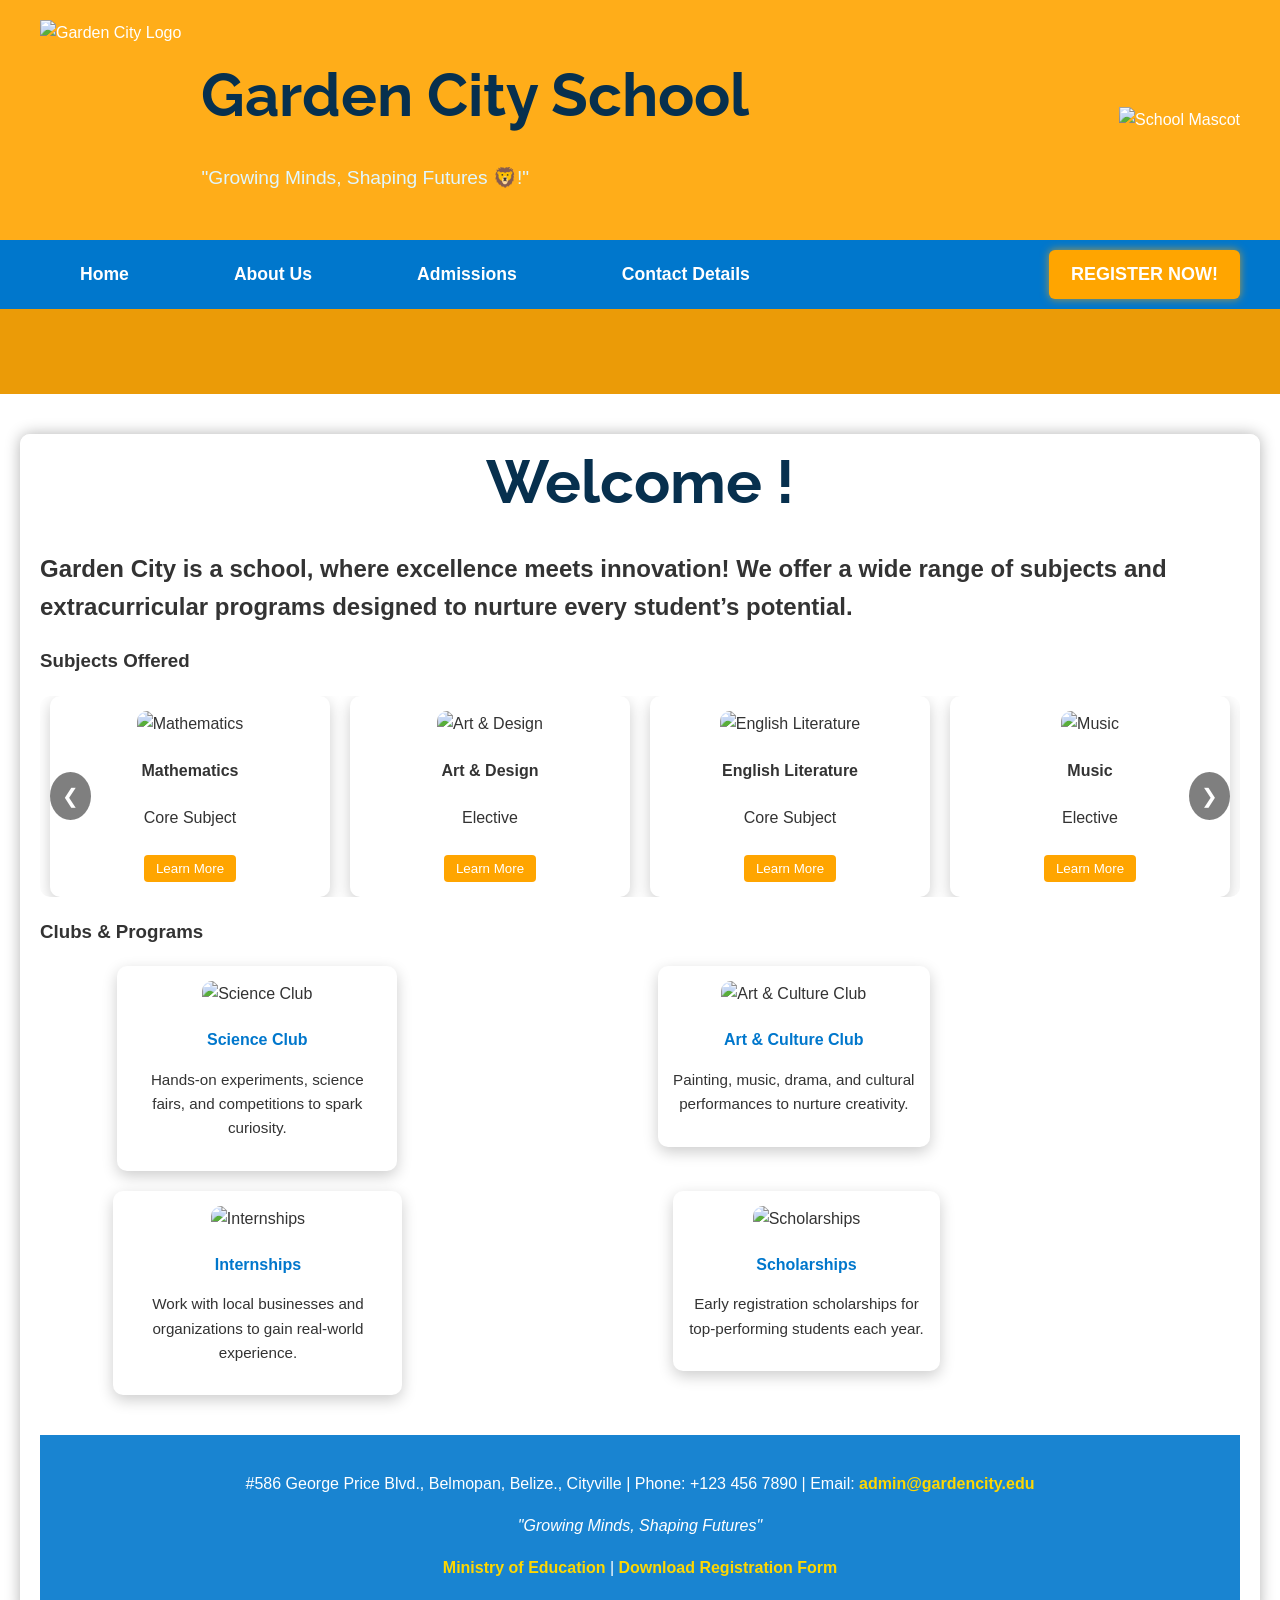
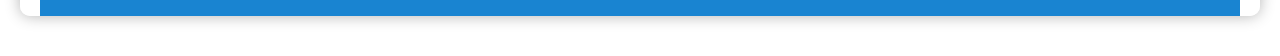
==== index.html @ cf3b80fe "Update and rename home.html to index.html" ====
<!DOCTYPE html>
<html lang="en">
<head>
    <meta charset="UTF-8">
    <meta name="viewport" content="width=device-width, initial-scale=1.0">
    <title>Garden City School RRSR</title>

     <link href="https://fonts.googleapis.com/css2?family=Raleway:wght@400;700&family=Lato:wght@300;400&display=swap" rel="stylesheet">

    <link rel="stylesheet" href="home.css">
</head>
<body>
    <!-- Page Header -->
    <header>
    <div class="header-container">
        <!-- Left: Logo + Text -->
        <div class="logo-text">
            <img src="pictures/logo.png" alt="Garden City Logo" class="logo">
            <div class="header-text">
                <h1>Garden City School</h1>
                <p class="slogan">"Growing Minds, Shaping Futures 🦁!"</p>
            </div>
        </div>

        <!-- Right: Mascot Image -->
        <div class="mascot-image">
            <img src="pictures/29183d0a-642c-4a46-9fd2-d3ce2961ea3d_removalai_preview.png" alt="School Mascot" class="mascot-image">
        </div>
    </div>
</header>
<!-- Navigation Bar -->
<nav class="navbar">
    <div class="nav-container">

        <ul class="nav-links">
            <li><a href="home.html">Home</a></li>
            <li><a href="about.html">About Us</a></li>
            <li><a href="admissions.html">Admissions</a></li>
            <li><a href="location.html">Contact Details</a></li>
        </ul>

        <a href="registrationgardencity.pdf" class="apply-btn">REGISTER NOW!</a>

    </div>
</nav>

<div class="slogan-banner">
    <p class="scroll-text">
        Growing Minds, Shaping Futures • Garden City School • Excellence in Education  •  Growing Minds, Shaping Futures • Garden City School • Excellence in Education •  Growing Minds, Shaping Futures • Garden City School • Excellence in Education  • 
    </p>
</div>

    <!-- Main Content -->
    <main>
        <!-- School Information -->
        <section class="school-info">
            <h1>Welcome !</h1>
            <h2>
                 Garden City  is a school, where excellence meets innovation! We offer a wide range of subjects and extracurricular programs designed to nurture every student’s potential.
            </h2>
<!-- Subjects Carousel -->
<h3>Subjects Offered</h3>
<div class="carousel-container">
    <div class="carousel">

        <!-- Mathematics -->
        <div class="slide">
            <img src="pictures/matj.jpg" alt="Mathematics">
            <h4>Mathematics</h4>
            <p>Core Subject</p>

            <p class="more-text">
                Mathematics helps students develop logical reasoning and problem-solving skills. 
                Topics include algebra, geometry, statistics, and real-world applications that prepare students for higher-level learning and critical thinking.
            </p>

            <button class="learn-btn" onclick="toggleText(this)">Learn More</button>
        </div>

        <!-- Art & Design -->
        <div class="slide">
            <img src="pictures/artclass.jpg" alt="Art & Design">
            <h4>Art & Design</h4>
            <p>Elective</p>

            <p class="more-text">
                Art & Design encourages creativity and visual expression. 
                Students explore drawing, painting, digital design, and other mediums to develop both technical skills and imaginative thinking.
            </p>

            <button class="learn-btn" onclick="toggleText(this)">Learn More</button>
        </div>

        <!-- English Literature -->
        <div class="slide">
            <img src="pictures/engclass.jpg" alt="English Literature">
            <h4>English Literature</h4>
            <p>Core Subject</p>

            <p class="more-text">
                English Literature develops reading comprehension, writing, and analytical skills. 
                Students study poetry, novels, and plays, learning to interpret texts and express ideas clearly and creatively.
            </p>

            <button class="learn-btn" onclick="toggleText(this)">Learn More</button>
        </div>

        <!-- Music -->
        <div class="slide">
            <img src="pictures/musics.jpg" alt="Music">
            <h4>Music</h4>
            <p>Elective</p>

            <p class="more-text">
                Music introduces students to performing, composing, and understanding musical theory. 
                They learn rhythm, melody, and harmony while developing appreciation for various musical styles and instruments.
            </p>

            <button class="learn-btn" onclick="toggleText(this)">Learn More</button>
        </div>

        <!-- Information Technology -->
        <div class="slide">
            <img src="pictures/ict.jpg" alt="Information Technology">
            <h4>Information Technology</h4>
            <p>Core Subject</p>

            <p class="more-text">
                Information Technology teaches students how to use computers, software applications, and basic coding skills. 
                They learn to solve problems digitally and develop skills essential for modern education and the workplace.
            </p>

            <button class="learn-btn" onclick="toggleText(this)">Learn More</button>
        </div>

        <!-- Business Studies -->
        <div class="slide">
            <img src="pictures/buis.jpg" alt="Business Studies">
            <h4>Business Studies</h4>
            <p>Elective</p>

            <p class="more-text">
                Business Studies introduces students to entrepreneurship, management, and finance. 
                They explore marketing strategies, business planning, and real-world economic concepts in a practical, hands-on way.
            </p>

            <button class="learn-btn" onclick="toggleText(this)">Learn More</button>
        </div>

    </div>

    <!-- Carousel Navigation -->
    <button class="prev" onclick="moveSlide(-1)">&#10094;</button>
    <button class="next" onclick="moveSlide(1)">&#10095;</button>
</div>
         <!-- Clubs & Programs Section -->
<h3>Clubs & Programs</h3>
<div class="programs-container">

    <!-- Card 1 -->
    <a href="science.html" class="program-link">
        <div class="program-card">
            <img src="pictures/scienceclub.jpg" alt="Science Club">
            <h4>Science Club</h4>
            <p>Hands-on experiments, science fairs, and competitions to spark curiosity.</p>
        </div>
    </a>

    <!-- Card 2 -->
    <a href="art.html" class="program-link">
        <div class="program-card">
            <img src="pictures/artclass.jpg" alt="Art & Culture Club">
            <h4>Art & Culture Club</h4>
            <p>Painting, music, drama, and cultural performances to nurture creativity.</p>
        </div>
    </a>

    <!-- Card 3 -->
    <a href="internships.html" class="program-link">
        <div class="program-card">
            <img src="pictures/inters.png" alt="Internships">
            <h4>Internships</h4>
            <p>Work with local businesses and organizations to gain real-world experience.</p>
        </div>
    </a>

    <!-- Card 4 -->
    <a href="scholarships.html" class="program-link">
        <div class="program-card">
            <img src="pictures/scholars.jpg" alt="Scholarships">
            <h4>Scholarships</h4>
            <p>Early registration scholarships for top-performing students each year.</p>
        </div>
    </a>

</div>

    <!-- Footer -->
    <footer>
        <div class="footer-content">
            <p> #586 George Price
Blvd., Belmopan, Belize., Cityville | Phone: +123 456 7890 | Email: <a href="mailto:admin@gardencity.edu">admin@gardencity.edu</a></p>
            <p class="slogan-footer">"Growing Minds, Shaping Futures"</p>
            <p>
                <a href="https://www.moecst.gov.bz/" target="_blank">Ministry of Education</a> |
               <a href="registrationgardencity.pdf" target="_blank" class="apply-download">
    Download Registration Form
</a>
            </p>
        </div>
    </footer>
    <script>
document.addEventListener('DOMContentLoaded', () => {
    const carousel = document.querySelector('.carousel');
    const slides = document.querySelectorAll('.slide');
    const prevBtn = document.querySelector('.prev');
    const nextBtn = document.querySelector('.next');
    let currentIndex = 0;

    function updateCarousel() {
        const slideWidth = slides[0].offsetWidth + 20; // 20px is the margin
        carousel.style.transform = `translateX(${-currentIndex * slideWidth}px)`;
    }

    prevBtn.addEventListener('click', () => {
        currentIndex--;
        if (currentIndex < 0) currentIndex = slides.length - 1;
        updateCarousel();
    });

    nextBtn.addEventListener('click', () => {
        currentIndex++;
        if (currentIndex >= slides.length) currentIndex = 0;
        updateCarousel();
    });

    // Optional: Update carousel on window resize
    window.addEventListener('resize', updateCarousel);
});
</script>
<script>
function toggleText(button) {
    const slide = button.closest('.slide');
    const moreText = slide.querySelector('.more-text');

    if (moreText.style.display === "block") {
        moreText.style.display = "none";
        button.textContent = "Learn More";
    } else {
        moreText.style.display = "block";
        button.textContent = "Show Less";
    }
}
</script>
</body>
</html>
</body>
</html>
---- home.css ----
body {
    margin: 0;
    font-family: 'Arial', sans-serif;
    line-height: 1.6;
    color: #333;

    /* Background image */
    background: url('pictures/highb.jpg') no-repeat center center fixed;
    background-size: cover;
}

/* Header */
header {
    background-color: rgba(255, 165, 0, 0.9); /* orange */
    padding: 20px 0;
    color: white;
}

/* Flex container for header */
.header-container {
    display: flex;
    justify-content: space-between; /* logo+text left, mascot right */
    align-items: center;            /* vertically center items */
    max-width: 1200px;
    margin: 0 auto;
    padding: 0 20px;
}


/* Logo + text container */
.logo-text {
    display: flex;
    align-items: center;
}

/* Logo */
.logo {
    height:200px;
    margin-right: 20px;
}

/* Mascot image on right */
.mascot-image img {
    height: auto; /* match logo height */
    width: 300px;
}
h1 {
    text-align: center;
    color: #3892d3; /* blue theme color */
    margin-bottom: 20px;
     text-align: center;   /* centers text */
    font-size: 3em;       /* makes text larger */
    font-weight: bold;    /* optional: makes it bold */
    margin: 20px 0;       /* spacing above/below */
    color: #07304e;  
   font-family: 'Raleway', sans-serif;
    font-size: 60px;
    font-weight: 700;

}

.slogan {
    font-size: 1.2em;
    margin-top: 5px;
    color: #e0f7ff; /* light blue */
}

.mascot {
    font-size: 1.5em;
}
/* ===========================
   Navigation Bar
   =========================== */
.navbar {
    background-color: #0077cc; /* blue */
    padding: 10px 0;
}

.nav-links {
    list-style: none;
    display: flex;
    justify-content: center; /* centers the menu */
    margin: 0;
    padding: 0;
}

.nav-links li {
    margin: 0 25px;
}

.nav-links a {
    text-decoration: none;
    color: white;
    font-size: 1.1em;
    font-weight: bold;
    padding: 8px 15px;
    transition: background-color 0.3s, color 0.3s;
}

/* Hover effect */
.nav-links a:hover {
    background-color: orange;
    border-radius: 5px;
}
.navbar {
    position: sticky;
    top: 0;
    z-index: 1000;
}
.nav-container {
    display: flex;
    justify-content: space-between;
    align-items: center;
    max-width: 1200px;
    margin: auto;
    padding: 0 20px;
}

/* Keep menu centered */
.nav-links {
    list-style: none;
    display: flex;
    gap: 25px;
    margin: 0;
    padding: 0;
}

/* Apply Now button */
.apply-btn {
    background-color: orange;
    color: white;
    padding: 8px 18px;
    font-weight: bold;
    text-decoration: none;
    border-radius: 5px;
    transition: 0.3s;
}

/* Apply Now Button */
.apply-btn {
    background-color: orange;
    color: white;
    padding: 10px 22px;
    font-size: 18px;
    font-weight: bold;
    text-decoration: none;
    border-radius: 6px;
    box-shadow: 0 0 8px rgba(255,165,0,0.7);
    transition: 0.3s;
}

/* Hover effect */
.apply-btn:hover {
    background-color: #005fa3;
    box-shadow: 0 0 15px rgba(0,119,204,0.9);
    transform: scale(1.05);
}
/* Scrolling slogan banner */
.slogan-banner {
    width: 100%;
    overflow: hidden;
    background-color: #eb9b07; /* blue */
    color: white;
    padding: 10px 0;
}

.scroll-text {
    display: inline-block;
    white-space: nowrap;
    font-size: 18px;
    font-weight: bold;
    padding-left: 100%;
    animation: scroll-left 20s linear infinite;
}

/* Animation */
@keyframes scroll-left {
    0% {
        transform: translateX(0);
    }
    100% {
        transform: translateX(-100%);
    }
}

/* Main Content */
main {
    max-width: 1200px;
    margin: 40px auto;
    padding: 0 20px;
    background-color: rgba(255, 255, 255, 0.9);
    border-radius: 10px;
    box-shadow: 0 0 15px rgba(0,0,0,0.3);
}

/* Clubs & Programs Cards */
.programs-container {
    display: flex;
    flex-wrap: wrap;
    gap: 20px;
    justify-content: space-between;
    margin-top: 20px;
}

.program-card {
    background-color: #fff;
    border-radius: 10px;
    box-shadow: 0 5px 15px rgba(0,0,0,0.2);
    width: 48%; /* two cards per row */
    padding: 15px;
    text-align: center;
    transition: transform 0.3s, box-shadow 0.3s;
}

.program-card img {
    width: 100%;
    height: 180px;
    object-fit: cover;
    border-radius: 10px;
    margin-bottom: 10px;
}

.program-card h4 {
    margin: 10px 0 5px;
    color: #0077cc; /* blue */
}

.program-card p {
    font-size: 0.95em;
    color: #333;
}

/* Hover Effect */
.program-card:hover {
    transform: translateY(-5px);
    box-shadow: 0 10px 25px rgba(0,0,0,0.3);
}

/* Responsive for smaller screens */
@media (max-width: 768px) {
    .program-card {
        width: 100%; /* stack cards on small screens */
    }
}
.program-link {
    text-decoration: none;  /* removes underline */
    color: inherit;         /* keeps text color */
    display: block;         /* makes the <a> wrap the whole card */
}

.program-link:hover .program-card {
    transform: scale(1.05); /* optional hover effect */
    box-shadow: 0 6px 15px rgba(0,0,0,0.2);
    transition: 0.3s;
}
/* Carousel Container */
.carousel-container {
    position: relative;
    max-width: 100%;
    margin: 20px 0;
    overflow: hidden;
    border-radius: 10px;
}

/* Carousel Slides */
.carousel {
    display: flex;
    transition: transform 0.5s ease-in-out;
}

.slide {
    min-width: 250px;
    margin: 0 10px;
    text-align: center;
    background-color: #fff;
    border-radius: 10px;
    padding: 15px;
    box-shadow: 0 5px 15px rgba(0,0,0,0.2);
}

.slide img {
    width: 100%;
    border-radius: 10px;
}

/* Navigation Buttons */
.prev, .next {
    cursor: pointer;
    position: absolute;
    top: 50%;
    padding: 12px;
    color: #fff;
    background-color: rgba(0,0,0,0.5);
    border: none;
    border-radius: 50%;
    transform: translateY(-50%);
    font-size: 20px;
    z-index: 2;
}

.prev {
    left: 10px;
}

.next {
    right: 10px;
}

.prev:hover, .next:hover {
    background-color: rgba(0,0,0,0.8);
}
.programs-container {
    display: flex;        /* aligns cards in a row */
    flex-wrap: wrap;      /* allows cards to move to the next line */
    gap: 20px;            /* space between cards */
    justify-content: space-between; /* distributes cards nicely */
    margin-top: 20px;
}
.program-card {
    width: 48%;           /* two cards per row */
    background-color: #fff;
    border-radius: 10px;
    box-shadow: 0 5px 15px rgba(0,0,0,0.2);
    padding: 15px;
    text-align: center;
    transition: transform 0.3s, box-shadow 0.3s;
}
.programs-container {
    justify-content: center; /* centers cards if row is incomplete */
}
.accordion-button {
    background-color: #0077cc; /* blue */
    color: white;
    cursor: pointer;
    padding: 10px;
    width: 100%;
    text-align: center; /* center inside card */
    border: none;
    outline: none;
    font-size: 16px;
    transition: background-color 0.3s;
    margin-top: 10px;
    border-radius: 5px;
}

/* Hover effect */
.accordion-button:hover {
    background-color: orange;
}

/* Collapsible content */
.accordion-content {
    padding: 10px 5px;
    display: none;
    overflow: hidden;
    background-color: #f1f1f1;
    border-radius: 5px;
    margin-top: 5px;
}

.accordion-content p {
    margin: 0;
    font-size: 14px;
}
.more-text {
    display: none;
    font-size: 14px;
    margin: 8px 10px;
    color: #333;
}

.learn-btn {
    margin-top: 8px;
    padding: 6px 12px;
    border: none;
    background-color: orange;
    color: white;
    border-radius: 4px;
    cursor: pointer;
}

.learn-btn:hover {
    background-color: #0077cc;
}


/* Footer */
footer {
    background-color: rgba(0, 119, 204, 0.9); /* blue */
    color: white;
    text-align: center;
    padding: 20px 0;
    margin-top: 40px;
}

footer a {
    color: #ffd700; /* gold/yellow for links */
    text-decoration: none;
    font-weight: bold;
}

footer a:hover {
    text-decoration: underline;
}

.slogan-footer {
    font-style: italic;
    margin: 10px 0;
}
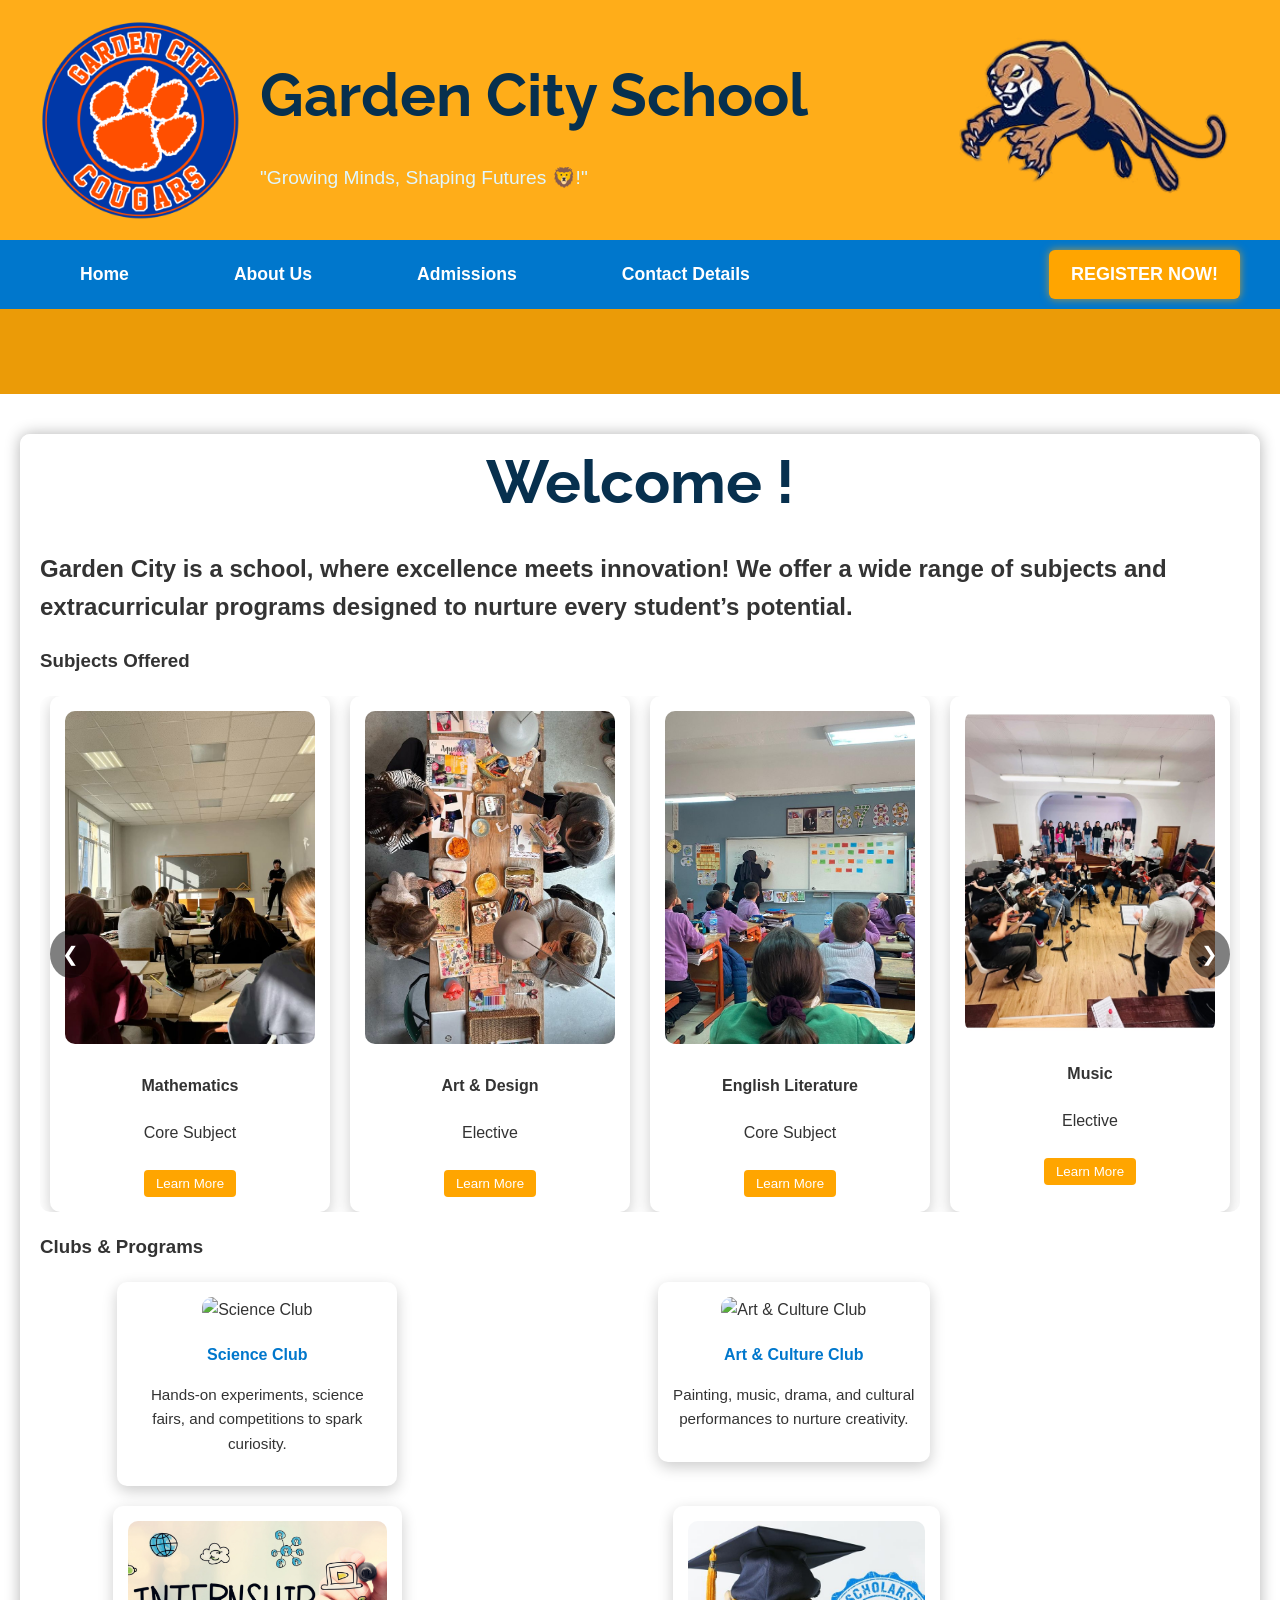
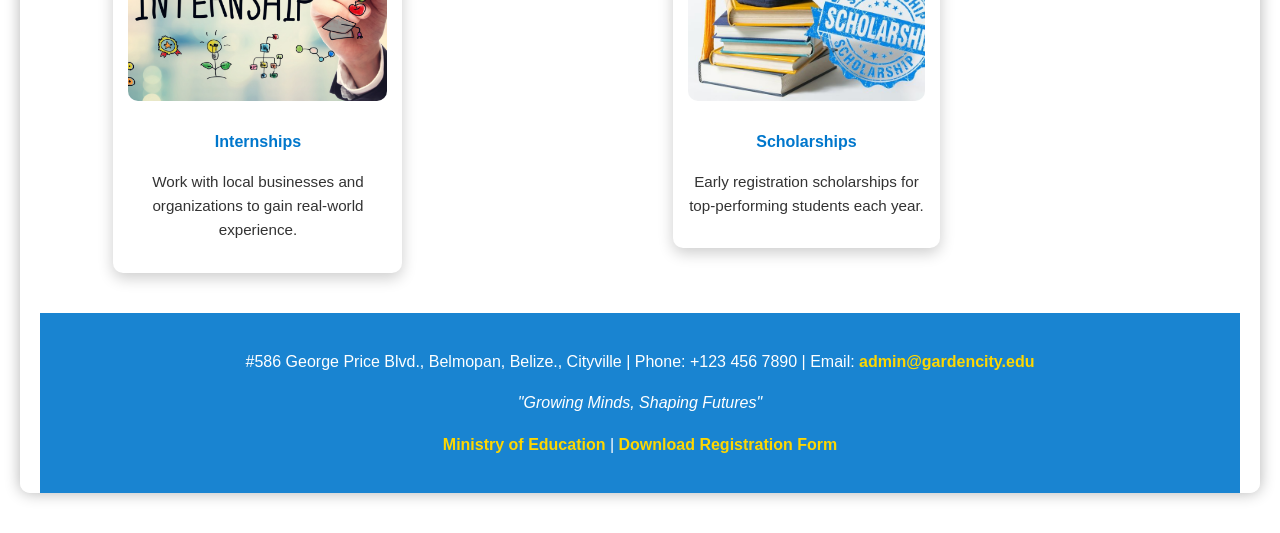
==== commit 1c58faf6: "Fix HTML encoding issues and update image paths" ====
--- a/index.html
+++ b/index.html
@@ -15,7 +15,7 @@
     <div class="header-container">
         <!-- Left: Logo + Text -->
         <div class="logo-text">
-            <img src="pictures/logo.png" alt="Garden City Logo" class="logo">
+            <img src="logo.png" alt="Garden City Logo" class="logo">
             <div class="header-text">
                 <h1>Garden City School</h1>
                 <p class="slogan">"Growing Minds, Shaping Futures 🦁!"</p>
@@ -24,7 +24,7 @@
 
         <!-- Right: Mascot Image -->
         <div class="mascot-image">
-            <img src="pictures/29183d0a-642c-4a46-9fd2-d3ce2961ea3d_removalai_preview.png" alt="School Mascot" class="mascot-image">
+            <img src="29183d0a-642c-4a46-9fd2-d3ce2961ea3d_removalai_preview.png" alt="School Mascot" class="mascot-image">
         </div>
     </div>
 </header>
@@ -33,7 +33,7 @@
     <div class="nav-container">
 
         <ul class="nav-links">
-            <li><a href="home.html">Home</a></li>
+            <li><a href="index.html">Home</a></li>
             <li><a href="about.html">About Us</a></li>
             <li><a href="admissions.html">Admissions</a></li>
             <li><a href="location.html">Contact Details</a></li>
@@ -65,7 +65,7 @@
 
         <!-- Mathematics -->
         <div class="slide">
-            <img src="pictures/matj.jpg" alt="Mathematics">
+            <img src="matj.jpg" alt="Mathematics">
             <h4>Mathematics</h4>
             <p>Core Subject</p>
 
@@ -79,7 +79,7 @@
 
         <!-- Art & Design -->
         <div class="slide">
-            <img src="pictures/artclass.jpg" alt="Art & Design">
+            <img src="artclass.jpg" alt="Art & Design">
             <h4>Art & Design</h4>
             <p>Elective</p>
 
@@ -93,7 +93,7 @@
 
         <!-- English Literature -->
         <div class="slide">
-            <img src="pictures/engclass.jpg" alt="English Literature">
+            <img src="engclass.jpg" alt="English Literature">
             <h4>English Literature</h4>
             <p>Core Subject</p>
 
@@ -107,7 +107,7 @@
 
         <!-- Music -->
         <div class="slide">
-            <img src="pictures/musics.jpg" alt="Music">
+            <img src="musics.jpg" alt="Music">
             <h4>Music</h4>
             <p>Elective</p>
 
@@ -121,7 +121,7 @@
 
         <!-- Information Technology -->
         <div class="slide">
-            <img src="pictures/ict.jpg" alt="Information Technology">
+            <img src="ict.jpg" alt="Information Technology">
             <h4>Information Technology</h4>
             <p>Core Subject</p>
 
@@ -135,7 +135,7 @@
 
         <!-- Business Studies -->
         <div class="slide">
-            <img src="pictures/buis.jpg" alt="Business Studies">
+            <img src="buis.jpg" alt="Business Studies">
             <h4>Business Studies</h4>
             <p>Elective</p>
 
@@ -178,7 +178,7 @@
     <!-- Card 3 -->
     <a href="internships.html" class="program-link">
         <div class="program-card">
-            <img src="pictures/inters.png" alt="Internships">
+            <img src="inters.png" alt="Internships">
             <h4>Internships</h4>
             <p>Work with local businesses and organizations to gain real-world experience.</p>
         </div>
@@ -187,7 +187,7 @@
     <!-- Card 4 -->
     <a href="scholarships.html" class="program-link">
         <div class="program-card">
-            <img src="pictures/scholars.jpg" alt="Scholarships">
+            <img src="scholars.jpg" alt="Scholarships">
             <h4>Scholarships</h4>
             <p>Early registration scholarships for top-performing students each year.</p>
         </div>
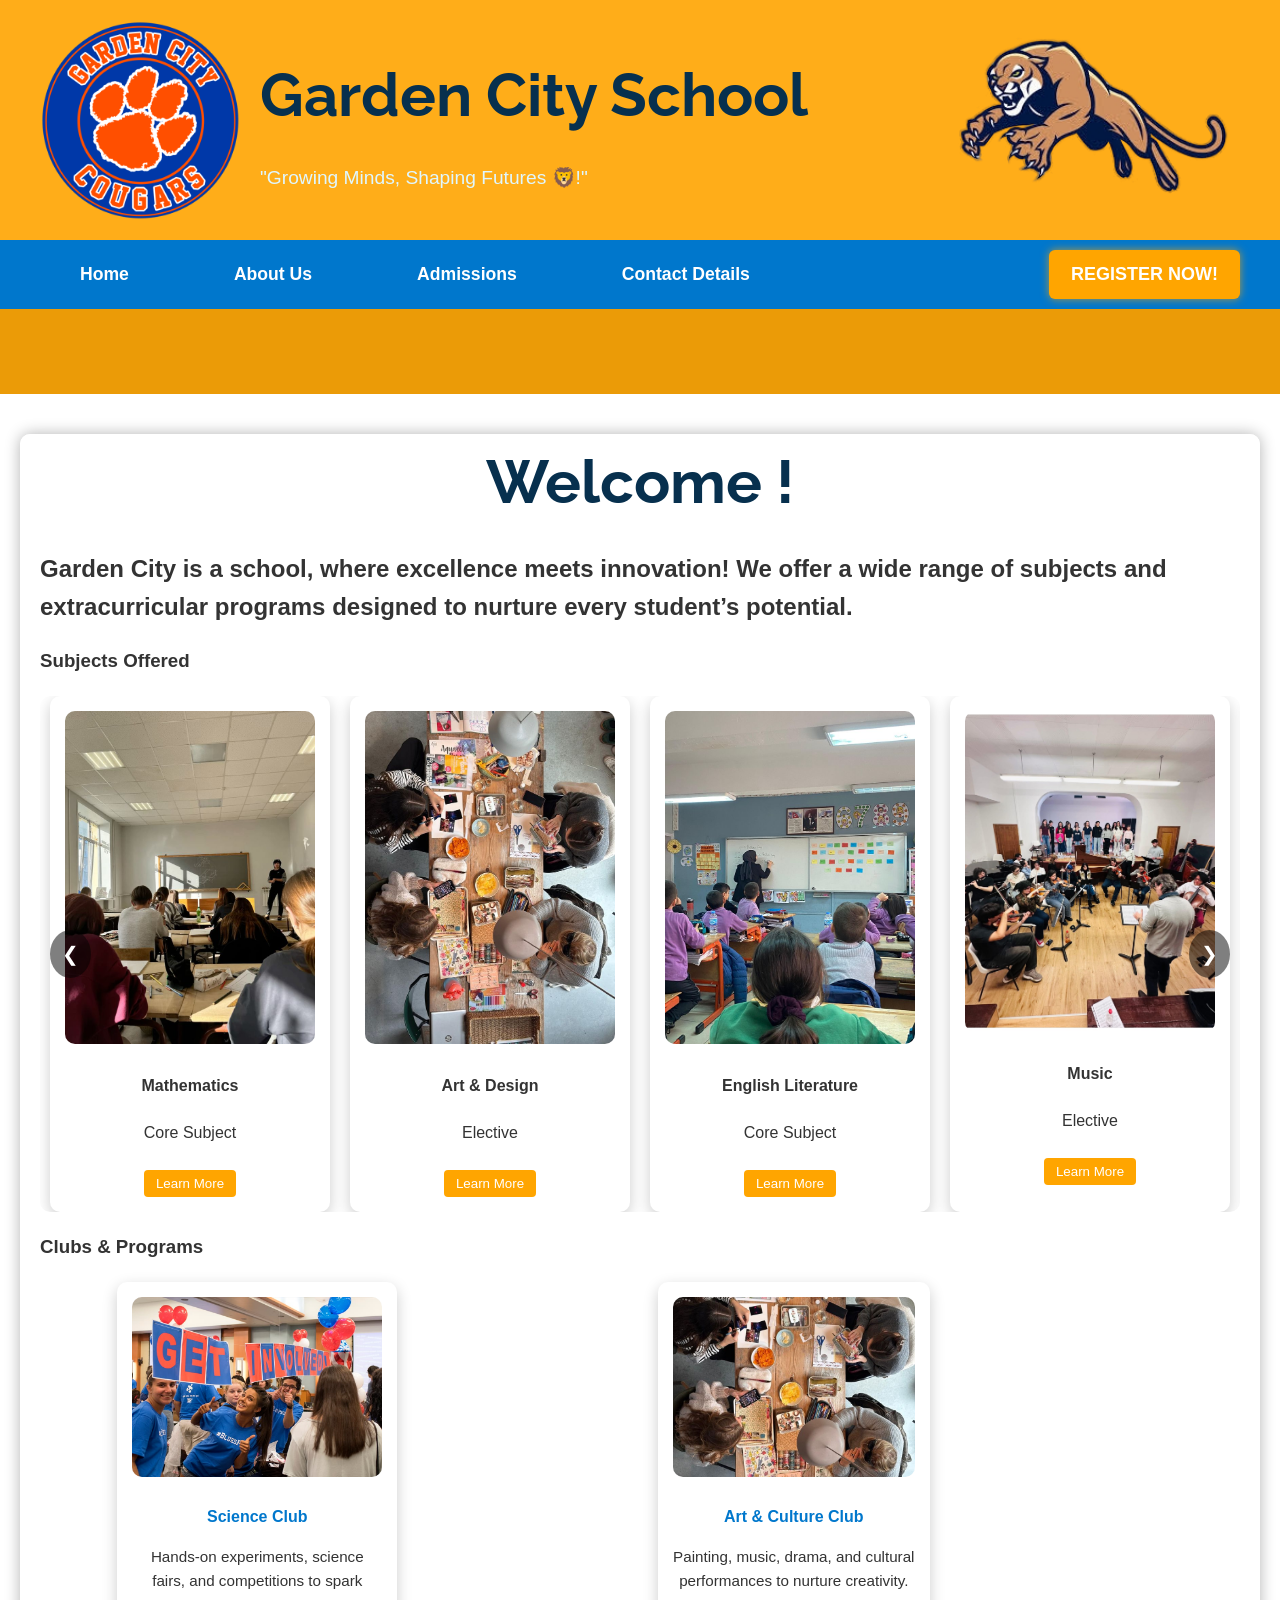
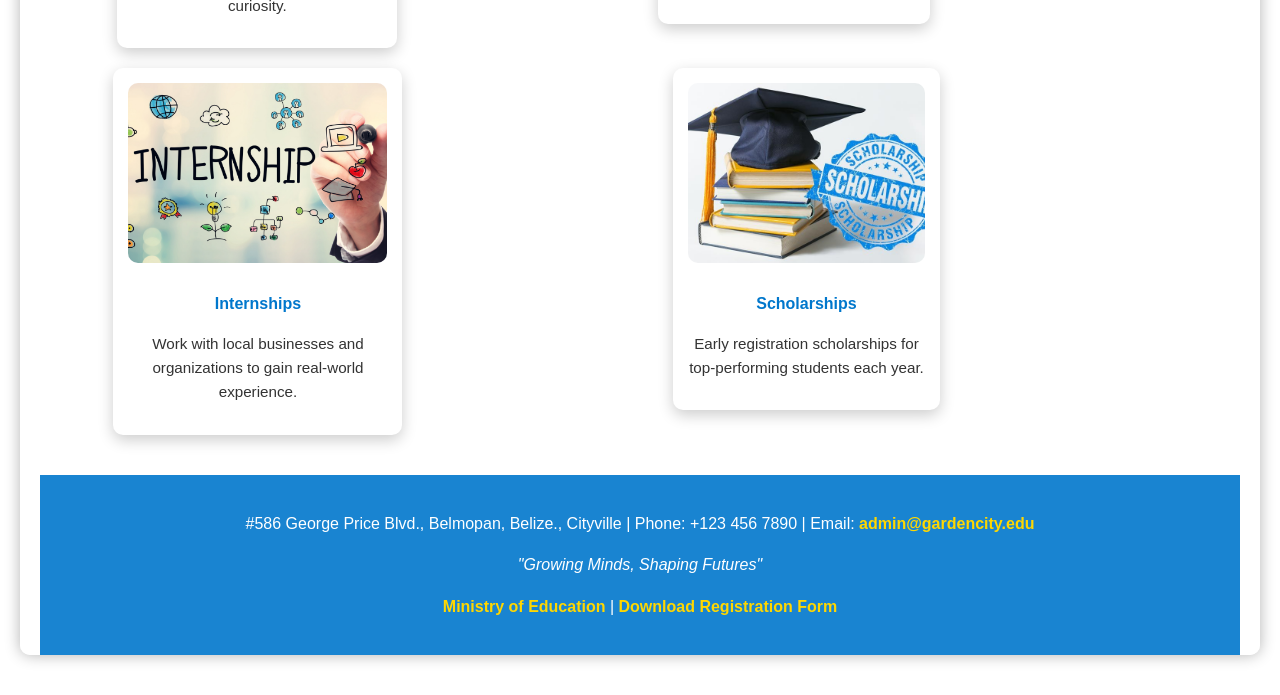
==== commit 94c5b37c: "Fix HTML encoding issues in index.html" ====
--- a/index.html
+++ b/index.html
@@ -160,7 +160,7 @@
     <!-- Card 1 -->
     <a href="science.html" class="program-link">
         <div class="program-card">
-            <img src="pictures/scienceclub.jpg" alt="Science Club">
+            <img src="scienceclub.jpg" alt="Science Club">
             <h4>Science Club</h4>
             <p>Hands-on experiments, science fairs, and competitions to spark curiosity.</p>
         </div>
@@ -169,7 +169,7 @@
     <!-- Card 2 -->
     <a href="art.html" class="program-link">
         <div class="program-card">
-            <img src="pictures/artclass.jpg" alt="Art & Culture Club">
+            <img src="artclass.jpg" alt="Art & Culture Club">
             <h4>Art & Culture Club</h4>
             <p>Painting, music, drama, and cultural performances to nurture creativity.</p>
         </div>
